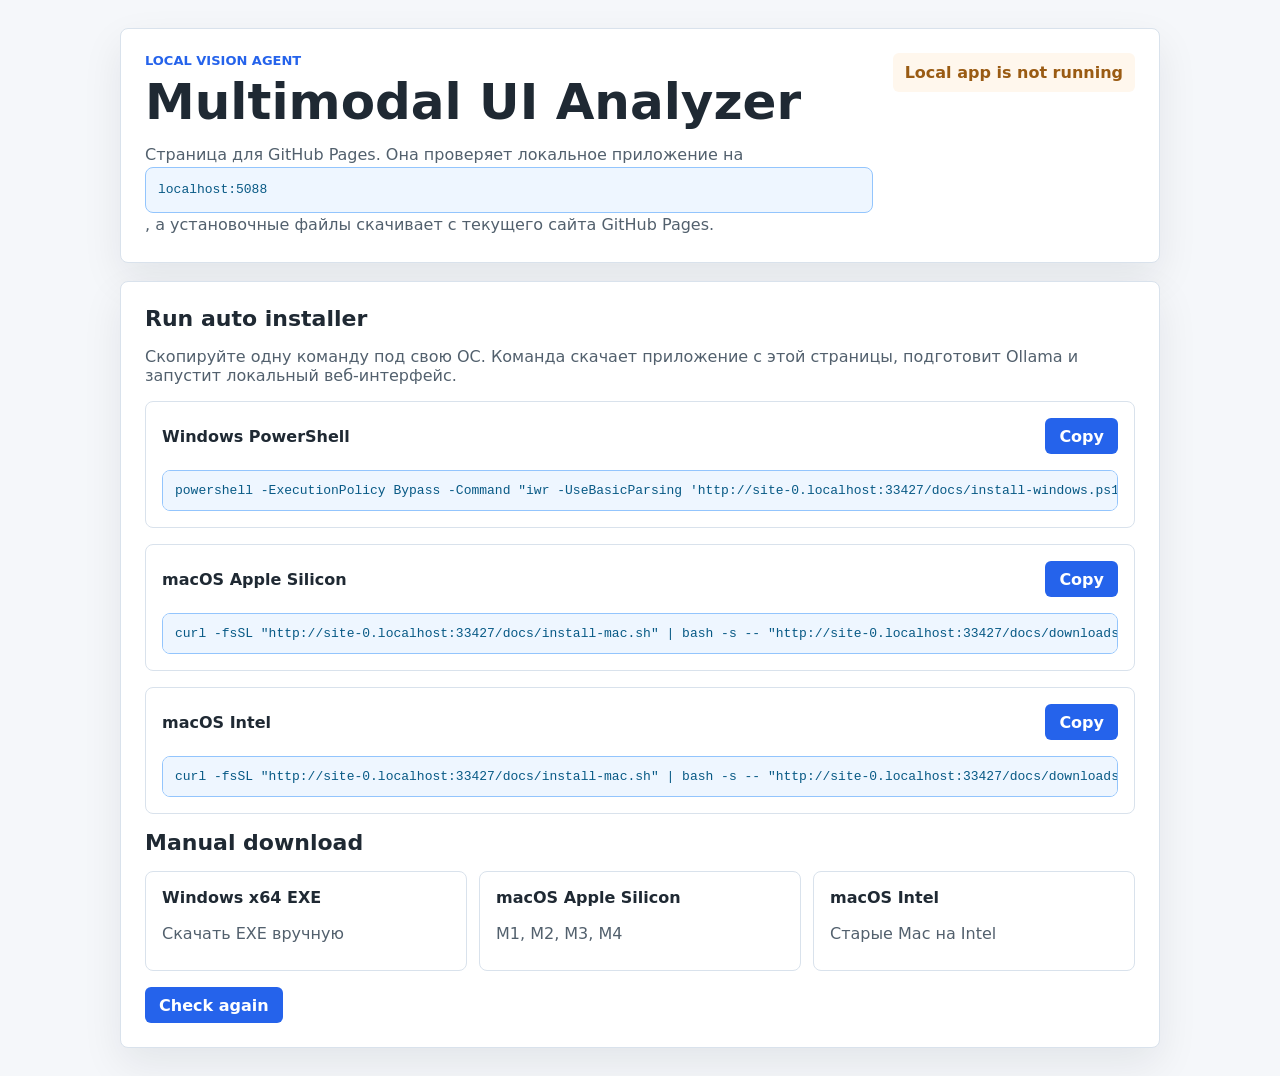
==== docs/index.html @ 9d08f562 "add load page" ====
<!doctype html>
<html lang="ru">
<head>
  <meta charset="utf-8">
  <meta name="viewport" content="width=device-width, initial-scale=1">
  <title>Multimodal UI Analyzer Setup</title>
  <link rel="stylesheet" href="./styles.css">
</head>
<body>
  <main class="setup">
    <section class="hero">
      <div>
        <p class="eyebrow">Local Vision Agent</p>
        <h1>Multimodal UI Analyzer</h1>
        <p class="lead">
          Страница для GitHub Pages. Она проверяет локальное приложение на <code>localhost:5088</code>,
          а установочные файлы скачивает с текущего сайта GitHub Pages.
        </p>
      </div>
      <div id="statusBadge" class="status checking">Checking local app...</div>
    </section>

    <section id="readyPanel" class="panel hidden">
      <h2>Приложение уже запущено</h2>
      <p>Локальный сервер отвечает на <code>http://localhost:5088</code>.</p>
      <a class="button" href="http://localhost:5088/">Open app</a>
    </section>

    <section id="installPanel" class="panel hidden">
      <h2>Run auto installer</h2>
      <p>
        Скопируйте одну команду под свою ОС. Команда скачает приложение с этой страницы,
        подготовит Ollama и запустит локальный веб-интерфейс.
      </p>

      <div class="terminal-install">
        <div class="command-title">
          <h3>Windows PowerShell</h3>
          <button id="copyWindows" type="button">Copy</button>
        </div>
        <code id="windowsCommand"></code>
      </div>

      <div class="terminal-install">
        <div class="command-title">
          <h3>macOS Apple Silicon</h3>
          <button id="copyMacArm" type="button">Copy</button>
        </div>
        <code id="macArmCommand"></code>
      </div>

      <div class="terminal-install">
        <div class="command-title">
          <h3>macOS Intel</h3>
          <button id="copyMacIntel" type="button">Copy</button>
        </div>
        <code id="macIntelCommand"></code>
      </div>

      <h2>Manual download</h2>
      <div class="downloads">
        <a id="windowsDownload" class="download-card" href="./downloads/MultimodalUIAnalyzer-win-x64.exe">
          <strong>Windows x64 EXE</strong>
          <span>Скачать EXE вручную</span>
        </a>
        <a id="macArmDownload" class="download-card" href="./downloads/MultimodalUIAnalyzer-0.1.0-osx-arm64.zip">
          <strong>macOS Apple Silicon</strong>
          <span>M1, M2, M3, M4</span>
        </a>
        <a id="macIntelDownload" class="download-card" href="./downloads/MultimodalUIAnalyzer-0.1.0-osx-x64.zip">
          <strong>macOS Intel</strong>
          <span>Старые Mac на Intel</span>
        </a>
      </div>

      <button id="checkAgain" type="button">Check again</button>
    </section>
  </main>

  <script src="./app.js"></script>
</body>
</html>
---- docs/styles.css ----
:root {
  color-scheme: light;
  --bg: #f5f7fa;
  --surface: #ffffff;
  --line: #d9e2ec;
  --text: #1f2933;
  --muted: #52606d;
  --accent: #2563eb;
  --code-bg: #eef6ff;
  --code-text: #075985;
  font-family: "Segoe UI", system-ui, -apple-system, BlinkMacSystemFont, sans-serif;
}

* { box-sizing: border-box; }

body {
  margin: 0;
  min-height: 100vh;
  background: var(--bg);
  color: var(--text);
}

.hidden { display: none !important; }

.setup {
  display: grid;
  gap: 18px;
  width: min(1040px, calc(100% - 32px));
  margin: 0 auto;
  padding: 28px 0;
}

.hero,
.panel {
  background: var(--surface);
  border: 1px solid var(--line);
  border-radius: 8px;
  box-shadow: 0 16px 40px rgba(15, 23, 42, 0.08);
  padding: 24px;
}

.hero {
  display: grid;
  grid-template-columns: minmax(0, 1fr) auto;
  gap: 20px;
}

.eyebrow {
  margin: 0 0 8px;
  color: var(--accent);
  font-size: 13px;
  font-weight: 760;
  text-transform: uppercase;
}

h1, h2, h3, p { margin: 0; }

h1 {
  font-size: clamp(30px, 5vw, 50px);
  line-height: 1.05;
}

h2 { font-size: 22px; }
h3 { font-size: 16px; }

.lead,
.panel p,
.download-card span {
  color: var(--muted);
}

.lead {
  max-width: 760px;
  margin-top: 14px;
  line-height: 1.55;
}

.status {
  height: fit-content;
  border-radius: 6px;
  font-weight: 700;
  padding: 10px 12px;
  white-space: nowrap;
}

.status.checking,
.status.missing {
  background: #fff7ed;
  color: #9a5b13;
}

.status.ready {
  background: #e0f2fe;
  color: #075985;
}

.panel,
.terminal-install {
  display: grid;
  gap: 16px;
}

.terminal-install {
  padding: 16px;
  border: 1px solid var(--line);
  border-radius: 8px;
}

.command-title {
  display: flex;
  align-items: center;
  justify-content: space-between;
  gap: 12px;
}

.button,
button {
  display: inline-flex;
  align-items: center;
  justify-content: center;
  width: fit-content;
  min-height: 36px;
  padding: 0 14px;
  border: 0;
  border-radius: 6px;
  color: #ffffff;
  background: var(--accent);
  cursor: pointer;
  font: inherit;
  font-weight: 700;
  text-decoration: none;
}

code {
  display: block;
  overflow-x: auto;
  padding: 12px;
  border: 1px solid #93c5fd;
  border-radius: 8px;
  color: var(--code-text);
  background: var(--code-bg);
  white-space: nowrap;
}

.downloads {
  display: grid;
  grid-template-columns: repeat(3, minmax(0, 1fr));
  gap: 12px;
}

.download-card {
  display: grid;
  gap: 6px;
  min-height: 100px;
  padding: 16px;
  border: 1px solid var(--line);
  border-radius: 8px;
  color: var(--text);
  text-decoration: none;
}

.download-card.recommended {
  border-color: var(--accent);
  outline: 2px solid rgba(37, 99, 235, 0.14);
}

@media (max-width: 760px) {
  .hero,
  .downloads {
    grid-template-columns: 1fr;
  }
}
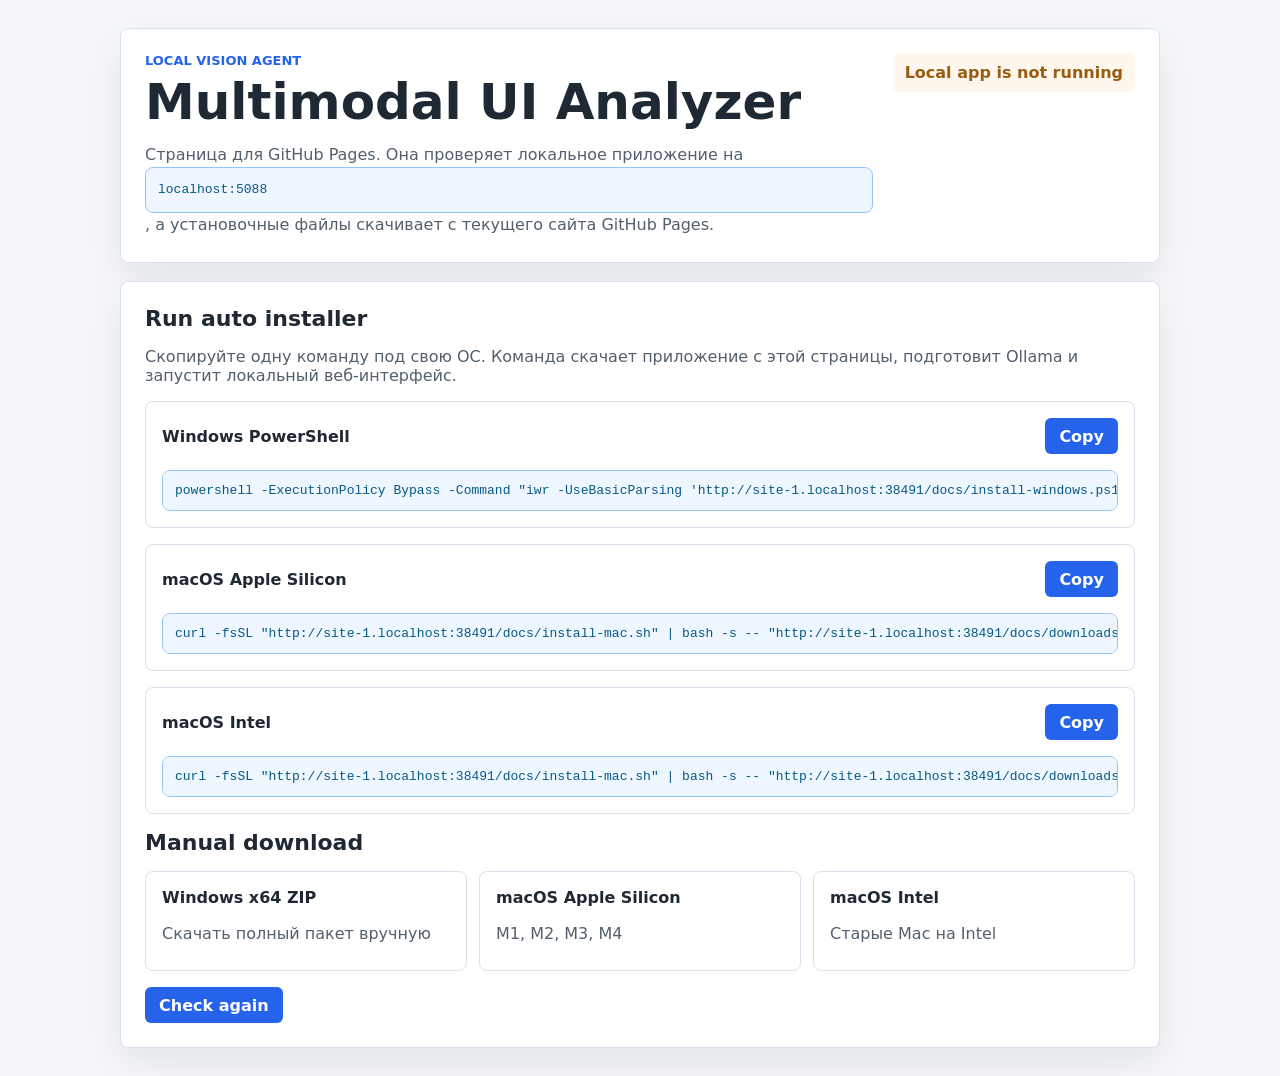
==== commit b00b91ec: "add open browser fix" ====
--- a/docs/index.html
+++ b/docs/index.html
@@ -59,9 +59,9 @@
 
       <h2>Manual download</h2>
       <div class="downloads">
-        <a id="windowsDownload" class="download-card" href="./downloads/MultimodalUIAnalyzer-win-x64.exe">
-          <strong>Windows x64 EXE</strong>
-          <span>Скачать EXE вручную</span>
+        <a id="windowsDownload" class="download-card" href="./downloads/MultimodalUIAnalyzer-0.1.0-win-x64.zip">
+          <strong>Windows x64 ZIP</strong>
+          <span>Скачать полный пакет вручную</span>
         </a>
         <a id="macArmDownload" class="download-card" href="./downloads/MultimodalUIAnalyzer-0.1.0-osx-arm64.zip">
           <strong>macOS Apple Silicon</strong>
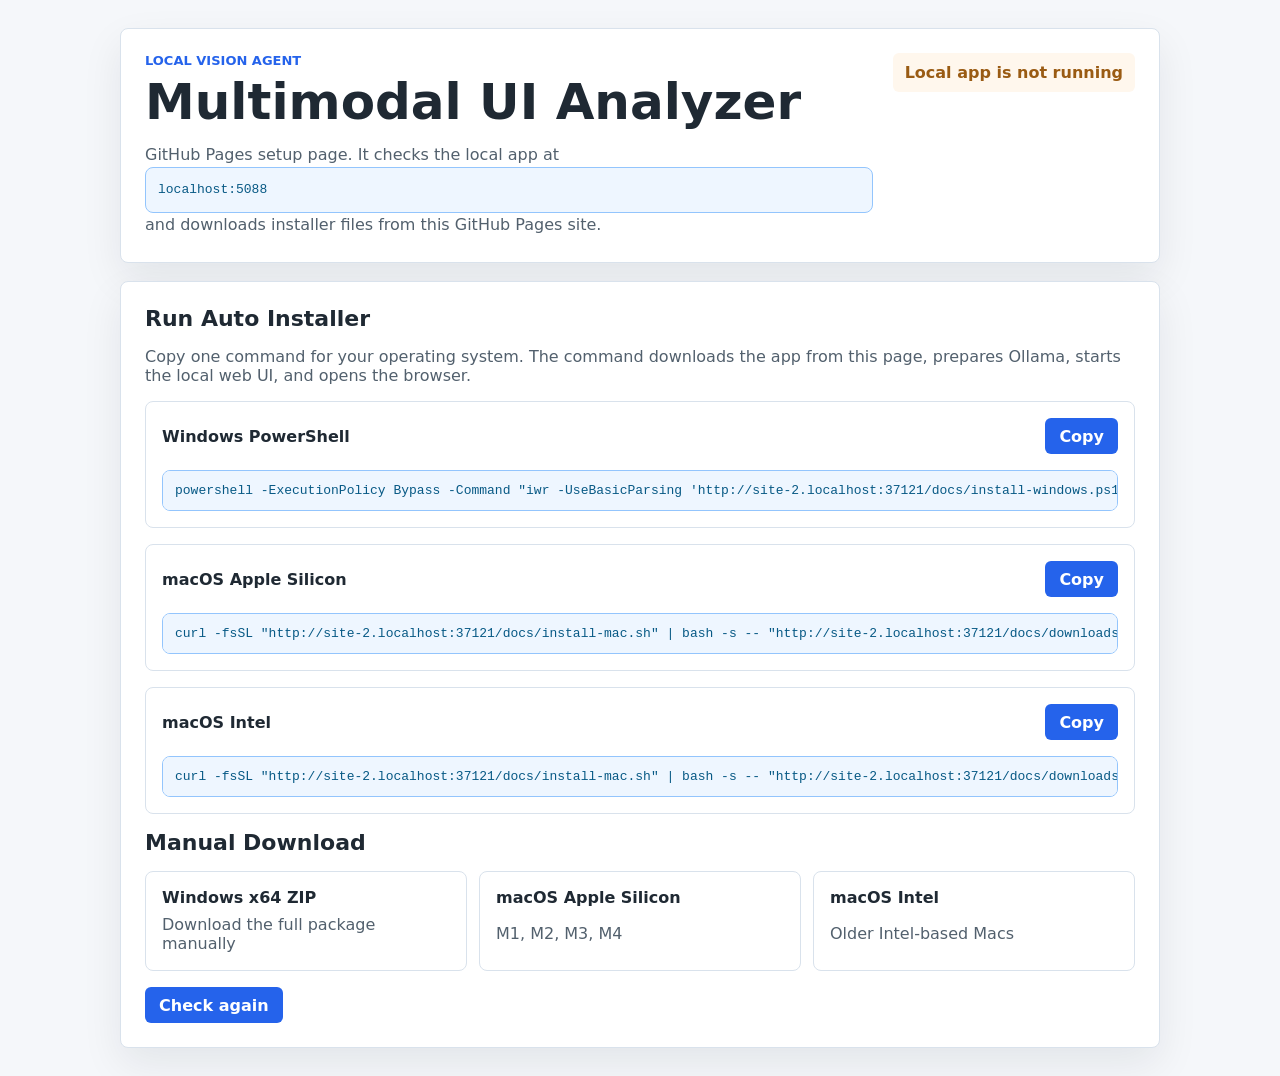
==== commit d02222ed: "change to en" ====
--- a/docs/index.html
+++ b/docs/index.html
@@ -1,5 +1,5 @@
 <!doctype html>
-<html lang="ru">
+<html lang="en">
 <head>
   <meta charset="utf-8">
   <meta name="viewport" content="width=device-width, initial-scale=1">
@@ -13,24 +13,24 @@
         <p class="eyebrow">Local Vision Agent</p>
         <h1>Multimodal UI Analyzer</h1>
         <p class="lead">
-          Страница для GitHub Pages. Она проверяет локальное приложение на <code>localhost:5088</code>,
-          а установочные файлы скачивает с текущего сайта GitHub Pages.
+          GitHub Pages setup page. It checks the local app at <code>localhost:5088</code>
+          and downloads installer files from this GitHub Pages site.
         </p>
       </div>
       <div id="statusBadge" class="status checking">Checking local app...</div>
     </section>
 
     <section id="readyPanel" class="panel hidden">
-      <h2>Приложение уже запущено</h2>
-      <p>Локальный сервер отвечает на <code>http://localhost:5088</code>.</p>
+      <h2>App Is Running</h2>
+      <p>The local server is responding at <code>http://localhost:5088</code>.</p>
       <a class="button" href="http://localhost:5088/">Open app</a>
     </section>
 
     <section id="installPanel" class="panel hidden">
-      <h2>Run auto installer</h2>
+      <h2>Run Auto Installer</h2>
       <p>
-        Скопируйте одну команду под свою ОС. Команда скачает приложение с этой страницы,
-        подготовит Ollama и запустит локальный веб-интерфейс.
+        Copy one command for your operating system. The command downloads the app from this page,
+        prepares Ollama, starts the local web UI, and opens the browser.
       </p>
 
       <div class="terminal-install">
@@ -57,11 +57,11 @@
         <code id="macIntelCommand"></code>
       </div>
 
-      <h2>Manual download</h2>
+      <h2>Manual Download</h2>
       <div class="downloads">
         <a id="windowsDownload" class="download-card" href="./downloads/MultimodalUIAnalyzer-0.1.0-win-x64.zip">
           <strong>Windows x64 ZIP</strong>
-          <span>Скачать полный пакет вручную</span>
+          <span>Download the full package manually</span>
         </a>
         <a id="macArmDownload" class="download-card" href="./downloads/MultimodalUIAnalyzer-0.1.0-osx-arm64.zip">
           <strong>macOS Apple Silicon</strong>
@@ -69,7 +69,7 @@
         </a>
         <a id="macIntelDownload" class="download-card" href="./downloads/MultimodalUIAnalyzer-0.1.0-osx-x64.zip">
           <strong>macOS Intel</strong>
-          <span>Старые Mac на Intel</span>
+          <span>Older Intel-based Macs</span>
         </a>
       </div>
 
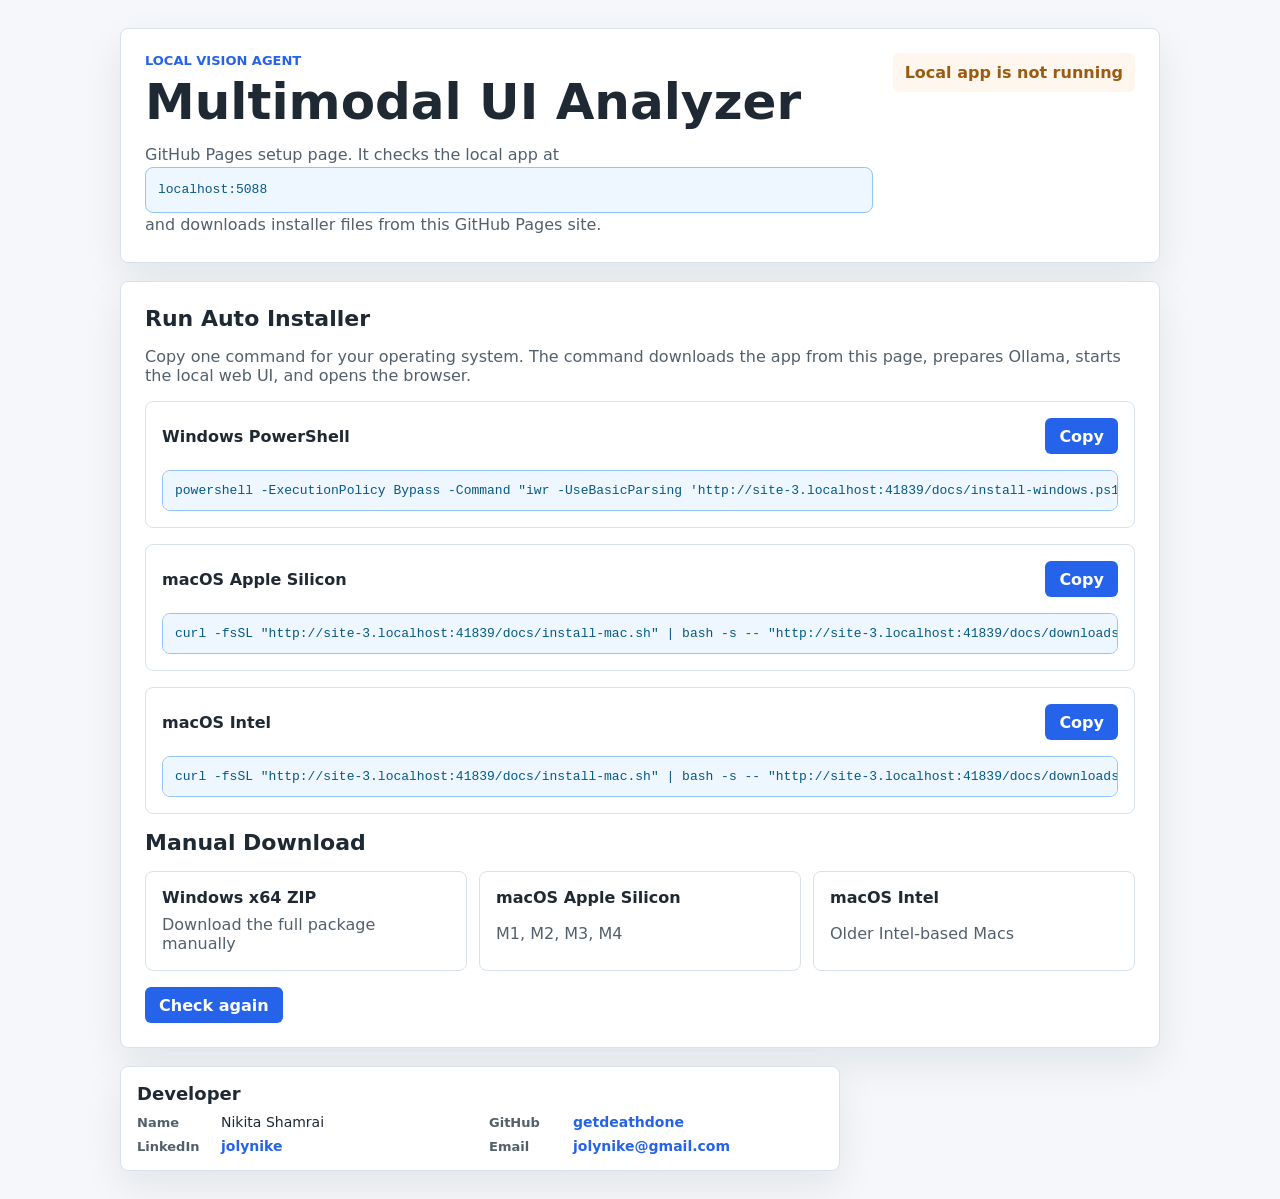
==== commit 75505689: "add dev info" ====
--- a/docs/index.html
+++ b/docs/index.html
@@ -75,6 +75,28 @@
 
       <button id="checkAgain" type="button">Check again</button>
     </section>
+
+    <section class="developer-card panel" aria-labelledby="developer-title">
+      <h2 id="developer-title">Developer</h2>
+      <dl>
+        <div>
+          <dt>Name</dt>
+          <dd>Nikita Shamrai</dd>
+        </div>
+        <div>
+          <dt>GitHub</dt>
+          <dd><a href="https://github.com/getdeathdone" target="_blank" rel="noreferrer">getdeathdone</a></dd>
+        </div>
+        <div>
+          <dt>LinkedIn</dt>
+          <dd><a href="https://www.linkedin.com/in/jolynike/" target="_blank" rel="noreferrer">jolynike</a></dd>
+        </div>
+        <div>
+          <dt>Email</dt>
+          <dd><a href="mailto:jolynike@gmail.com" target="_blank" rel="noreferrer">jolynike@gmail.com</a></dd>
+        </div>
+      </dl>
+    </section>
   </main>
 
   <script src="./app.js"></script>
--- a/docs/styles.css
+++ b/docs/styles.css
@@ -164,9 +164,57 @@
   outline: 2px solid rgba(37, 99, 235, 0.14);
 }
 
+.developer-card {
+  gap: 10px;
+  max-width: 720px;
+  padding: 16px;
+}
+
+.developer-card h2 {
+  font-size: 18px;
+}
+
+.developer-card dl {
+  display: grid;
+  grid-template-columns: repeat(2, minmax(0, 1fr));
+  gap: 8px 18px;
+  margin: 0;
+}
+
+.developer-card div {
+  display: grid;
+  grid-template-columns: 76px minmax(0, 1fr);
+  gap: 8px;
+  align-items: baseline;
+}
+
+.developer-card dt {
+  color: var(--muted);
+  font-size: 13px;
+  font-weight: 700;
+}
+
+.developer-card dd {
+  min-width: 0;
+  margin: 0;
+  font-size: 14px;
+  overflow-wrap: anywhere;
+}
+
+.developer-card a {
+  color: var(--accent);
+  font-weight: 700;
+  text-decoration: none;
+}
+
+.developer-card a:hover {
+  text-decoration: underline;
+}
+
 @media (max-width: 760px) {
   .hero,
-  .downloads {
+  .downloads,
+  .developer-card dl {
     grid-template-columns: 1fr;
   }
 }
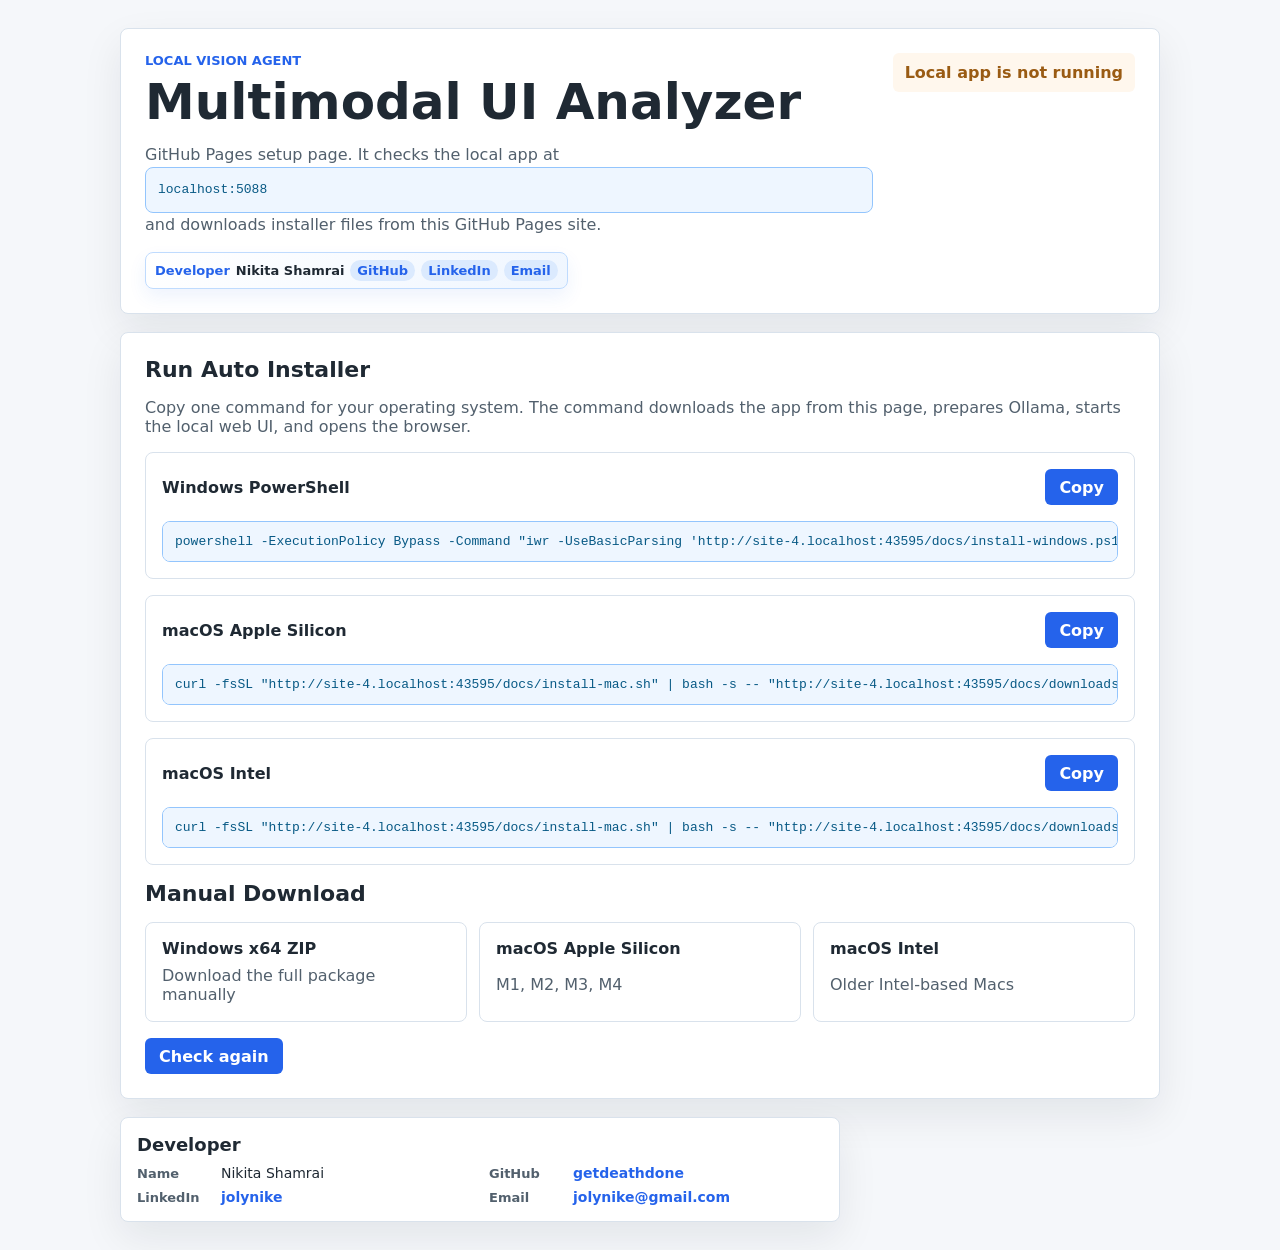
==== commit 585bd205: "add update ui" ====
--- a/docs/index.html
+++ b/docs/index.html
@@ -16,6 +16,13 @@
           GitHub Pages setup page. It checks the local app at <code>localhost:5088</code>
           and downloads installer files from this GitHub Pages site.
         </p>
+        <div class="developer-plaque" aria-label="Developer contact">
+          <span>Developer</span>
+          <strong>Nikita Shamrai</strong>
+          <a href="https://github.com/getdeathdone" target="_blank" rel="noreferrer">GitHub</a>
+          <a href="https://www.linkedin.com/in/jolynike/" target="_blank" rel="noreferrer">LinkedIn</a>
+          <a href="mailto:jolynike@gmail.com" target="_blank" rel="noreferrer">Email</a>
+        </div>
       </div>
       <div id="statusBadge" class="status checking">Checking local app...</div>
     </section>
--- a/docs/styles.css
+++ b/docs/styles.css
@@ -73,6 +73,44 @@
   max-width: 760px;
   margin-top: 14px;
   line-height: 1.55;
+}
+
+.developer-plaque {
+  display: inline-flex;
+  align-items: center;
+  flex-wrap: wrap;
+  gap: 6px;
+  width: fit-content;
+  max-width: 100%;
+  margin-top: 14px;
+  padding: 7px 9px;
+  border: 1px solid #bfdbfe;
+  border-radius: 8px;
+  background: linear-gradient(135deg, #ffffff 0%, #eff6ff 100%);
+  box-shadow: 0 8px 18px rgba(37, 99, 235, 0.08);
+  color: var(--text);
+  font-size: 13px;
+}
+
+.developer-plaque span,
+.developer-plaque a {
+  color: var(--accent);
+  font-weight: 800;
+}
+
+.developer-plaque strong {
+  font-weight: 800;
+}
+
+.developer-plaque a {
+  padding: 3px 7px;
+  border-radius: 999px;
+  background: #dbeafe;
+  text-decoration: none;
+}
+
+.developer-plaque a:hover {
+  background: #bfdbfe;
 }
 
 .status {
@@ -217,4 +255,8 @@
   .developer-card dl {
     grid-template-columns: 1fr;
   }
-}
+
+  .developer-plaque {
+    width: 100%;
+  }
+}
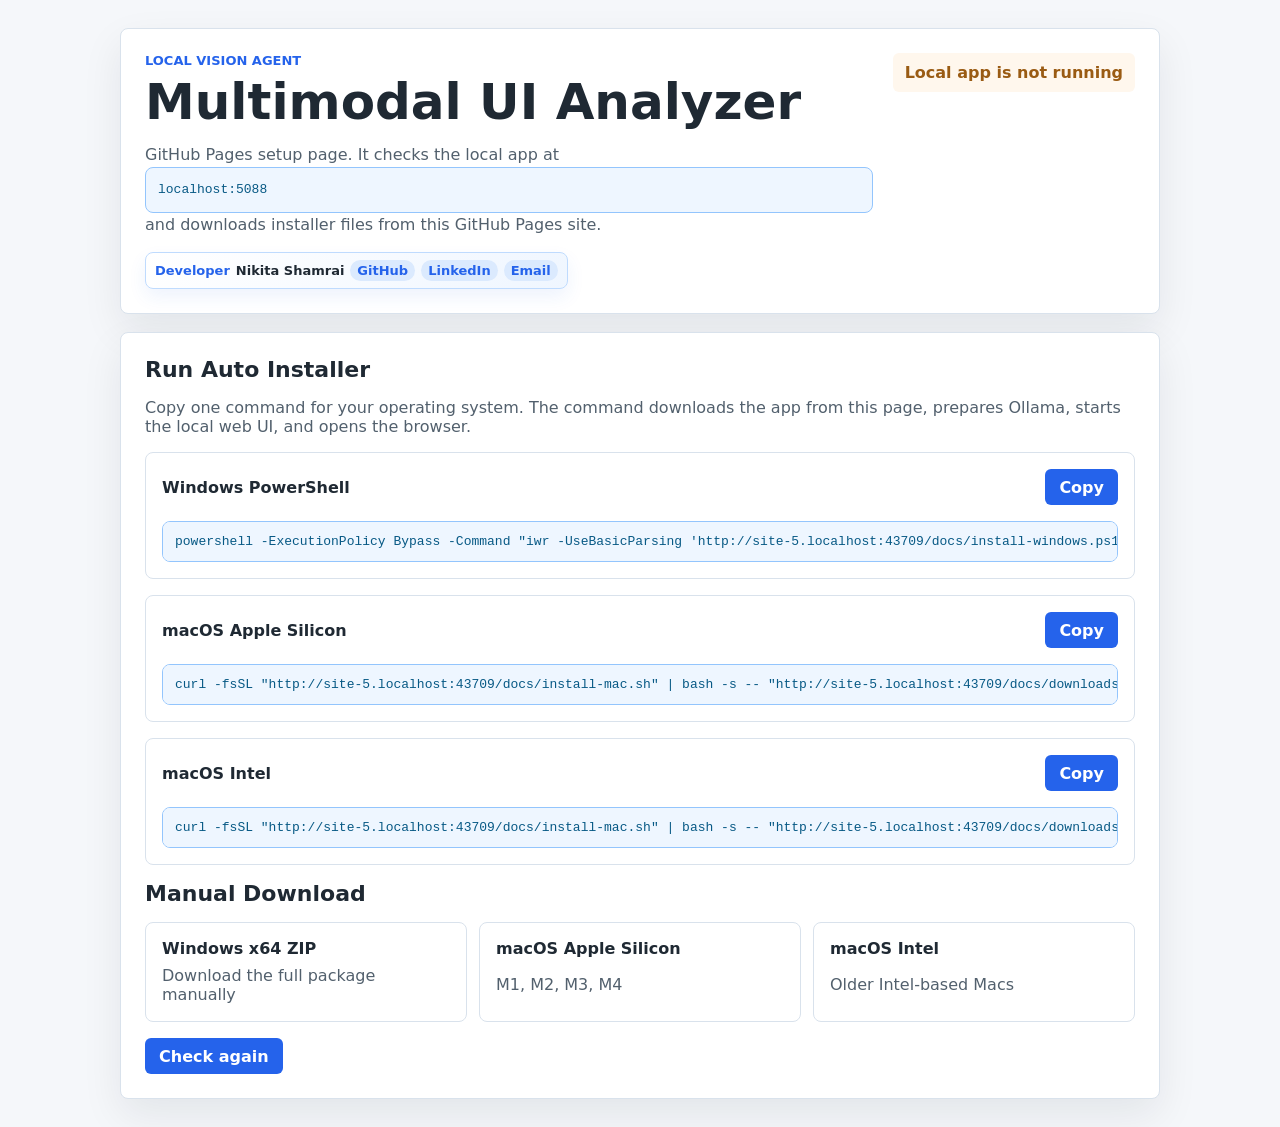
==== commit efd8c557: "add update" ====
--- a/docs/index.html
+++ b/docs/index.html
@@ -82,28 +82,6 @@
 
       <button id="checkAgain" type="button">Check again</button>
     </section>
-
-    <section class="developer-card panel" aria-labelledby="developer-title">
-      <h2 id="developer-title">Developer</h2>
-      <dl>
-        <div>
-          <dt>Name</dt>
-          <dd>Nikita Shamrai</dd>
-        </div>
-        <div>
-          <dt>GitHub</dt>
-          <dd><a href="https://github.com/getdeathdone" target="_blank" rel="noreferrer">getdeathdone</a></dd>
-        </div>
-        <div>
-          <dt>LinkedIn</dt>
-          <dd><a href="https://www.linkedin.com/in/jolynike/" target="_blank" rel="noreferrer">jolynike</a></dd>
-        </div>
-        <div>
-          <dt>Email</dt>
-          <dd><a href="mailto:jolynike@gmail.com" target="_blank" rel="noreferrer">jolynike@gmail.com</a></dd>
-        </div>
-      </dl>
-    </section>
   </main>
 
   <script src="./app.js"></script>
--- a/docs/styles.css
+++ b/docs/styles.css
@@ -202,57 +202,9 @@
   outline: 2px solid rgba(37, 99, 235, 0.14);
 }
 
-.developer-card {
-  gap: 10px;
-  max-width: 720px;
-  padding: 16px;
-}
-
-.developer-card h2 {
-  font-size: 18px;
-}
-
-.developer-card dl {
-  display: grid;
-  grid-template-columns: repeat(2, minmax(0, 1fr));
-  gap: 8px 18px;
-  margin: 0;
-}
-
-.developer-card div {
-  display: grid;
-  grid-template-columns: 76px minmax(0, 1fr);
-  gap: 8px;
-  align-items: baseline;
-}
-
-.developer-card dt {
-  color: var(--muted);
-  font-size: 13px;
-  font-weight: 700;
-}
-
-.developer-card dd {
-  min-width: 0;
-  margin: 0;
-  font-size: 14px;
-  overflow-wrap: anywhere;
-}
-
-.developer-card a {
-  color: var(--accent);
-  font-weight: 700;
-  text-decoration: none;
-}
-
-.developer-card a:hover {
-  text-decoration: underline;
-}
-
 @media (max-width: 760px) {
   .hero,
-  .downloads,
-  .developer-card dl {
+  .downloads {
     grid-template-columns: 1fr;
   }
 
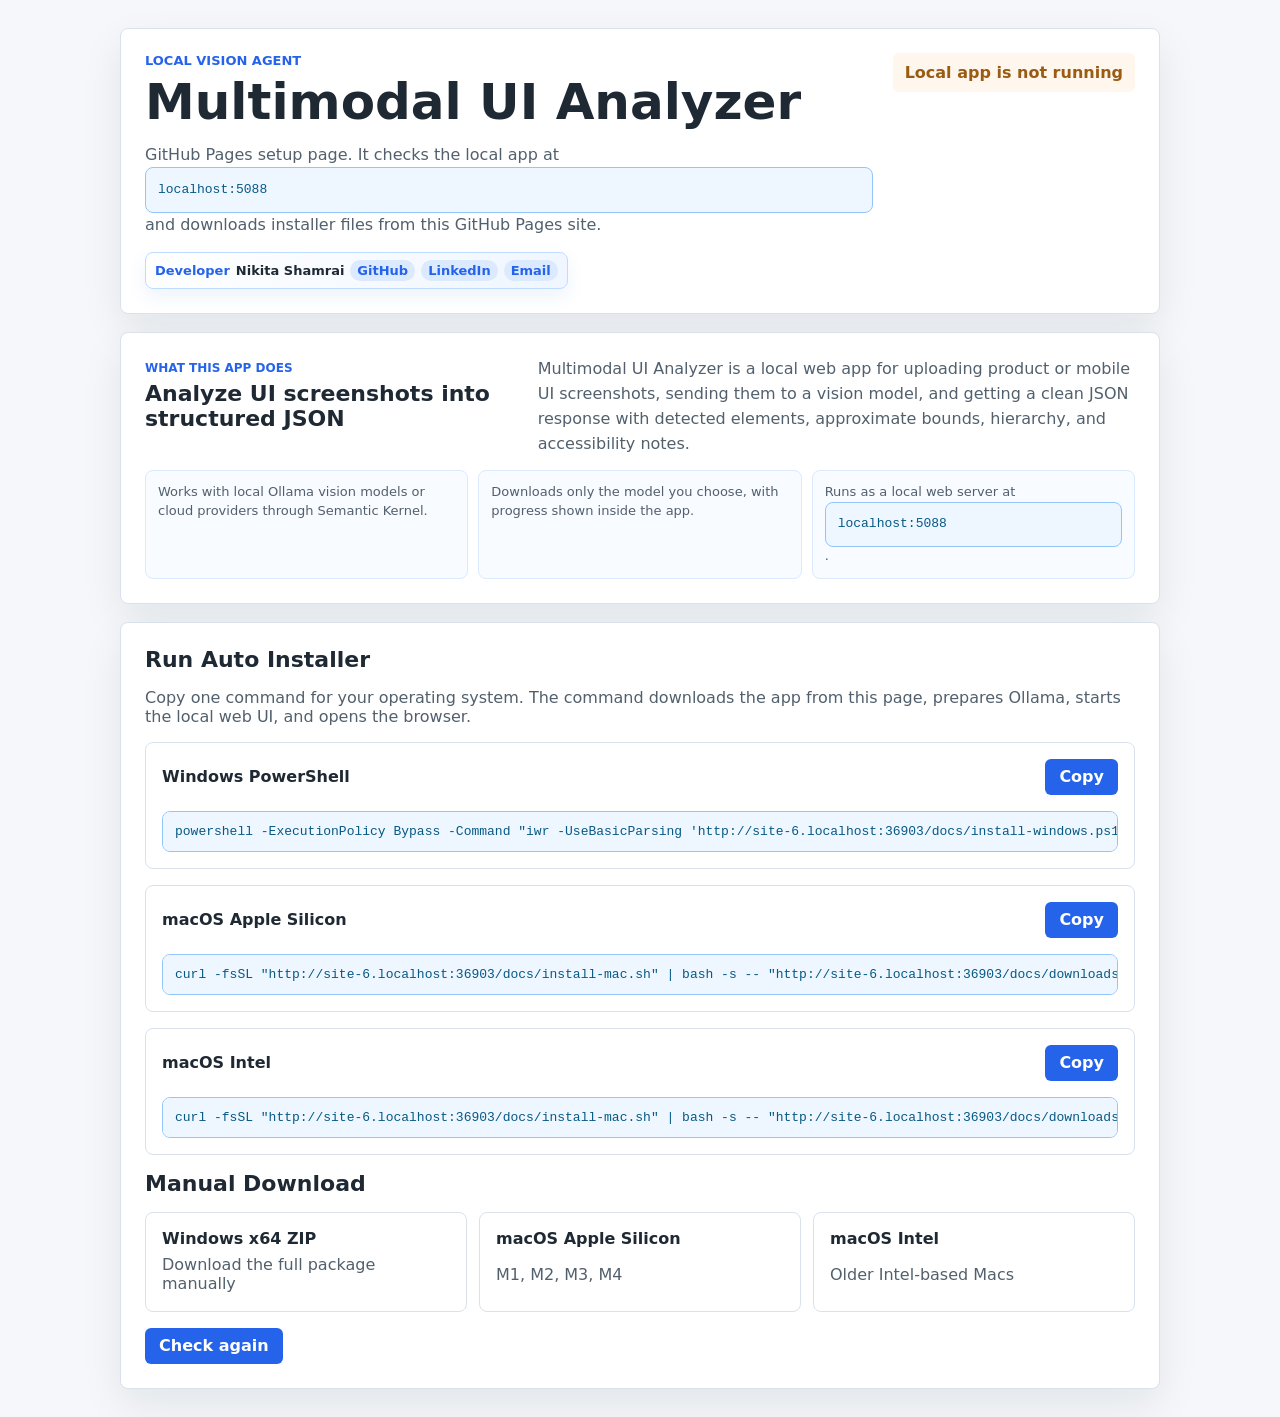
==== commit b2fb7753: "add update" ====
--- a/docs/index.html
+++ b/docs/index.html
@@ -25,6 +25,23 @@
         </div>
       </div>
       <div id="statusBadge" class="status checking">Checking local app...</div>
+    </section>
+
+    <section class="panel app-summary" aria-labelledby="app-summary-title">
+      <div>
+        <span class="summary-label">What this app does</span>
+        <h2 id="app-summary-title">Analyze UI screenshots into structured JSON</h2>
+      </div>
+      <p>
+        Multimodal UI Analyzer is a local web app for uploading product or mobile UI screenshots,
+        sending them to a vision model, and getting a clean JSON response with detected elements,
+        approximate bounds, hierarchy, and accessibility notes.
+      </p>
+      <ul>
+        <li>Works with local Ollama vision models or cloud providers through Semantic Kernel.</li>
+        <li>Downloads only the model you choose, with progress shown inside the app.</li>
+        <li>Runs as a local web server at <code>localhost:5088</code>.</li>
+      </ul>
     </section>
 
     <section id="readyPanel" class="panel hidden">
--- a/docs/styles.css
+++ b/docs/styles.css
@@ -136,6 +136,45 @@
 .terminal-install {
   display: grid;
   gap: 16px;
+}
+
+.app-summary {
+  grid-template-columns: minmax(220px, 0.78fr) minmax(280px, 1.25fr);
+  gap: 14px 20px;
+}
+
+.summary-label {
+  display: inline-flex;
+  margin-bottom: 6px;
+  color: var(--accent);
+  font-size: 12px;
+  font-weight: 800;
+  text-transform: uppercase;
+}
+
+.app-summary p {
+  line-height: 1.55;
+}
+
+.app-summary ul {
+  grid-column: 1 / -1;
+  display: grid;
+  grid-template-columns: repeat(3, minmax(0, 1fr));
+  gap: 10px;
+  margin: 0;
+  padding: 0;
+  list-style: none;
+}
+
+.app-summary li {
+  min-height: 76px;
+  padding: 12px;
+  border: 1px solid #dbeafe;
+  border-radius: 8px;
+  color: var(--muted);
+  background: #f8fbff;
+  font-size: 13px;
+  line-height: 1.45;
 }
 
 .terminal-install {
@@ -204,7 +243,9 @@
 
 @media (max-width: 760px) {
   .hero,
-  .downloads {
+  .downloads,
+  .app-summary,
+  .app-summary ul {
     grid-template-columns: 1fr;
   }
 
